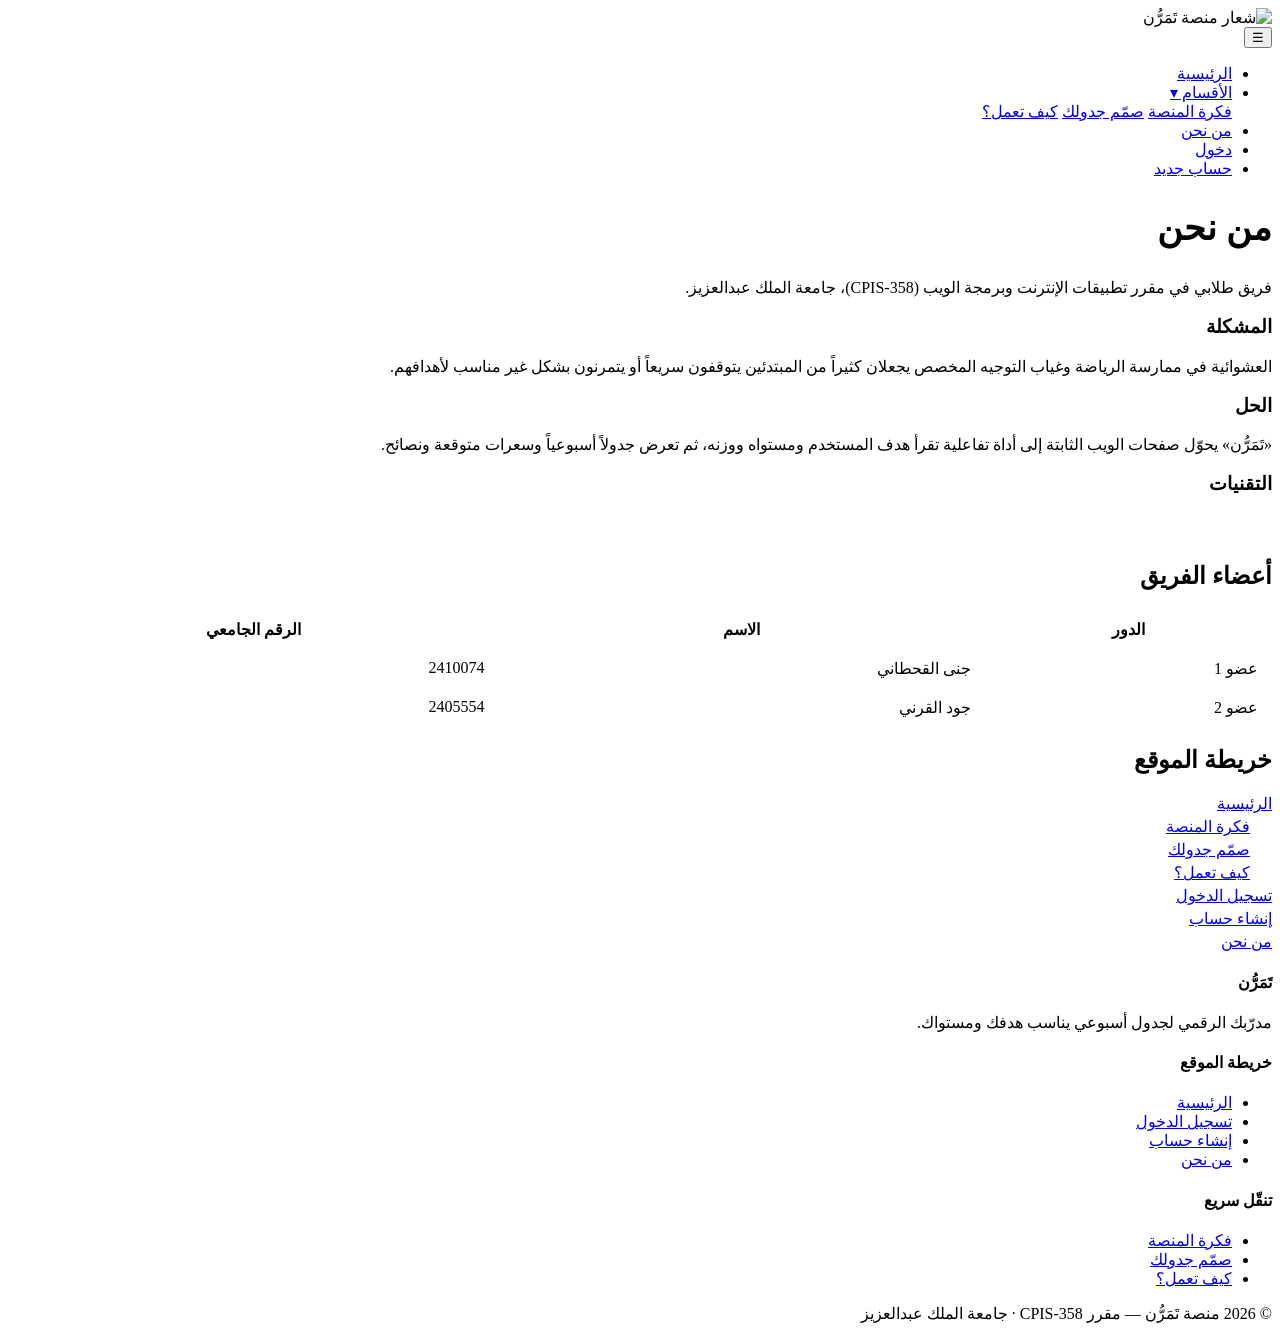
==== about.html @ 463973c1 "Add files via upload" ====
<!DOCTYPE html>
<html lang="ar" dir="rtl">
<head>
  <meta charset="UTF-8">
  <meta name="viewport" content="width=device-width, initial-scale=1">
  <meta name="description" content="تَمَرُّن: منصة ويب لتتبع اللياقة البدنية وتوليد جدول تمارين أسبوعي مخصص.">
  <title>تَمَرُّن | من نحن</title>
  <link rel="preconnect" href="https://fonts.googleapis.com">
  <link href="https://fonts.googleapis.com/css2?family=Tajawal:wght@400;500;700;800&display=swap" rel="stylesheet">
  <!-- External CSS -->
  <link rel="stylesheet" href="css/style.css">
  <!-- Internal CSS -->
  <style>
    .team-table th { background: var(--orange); }
    .team-table td, .team-table th { border: 2px solid var(--teal); padding: 10px 14px; }
    .team-table { border-collapse: collapse; width: 100%; background: #fff; box-shadow: var(--shadow); }
    .sitemap ul { list-style: none; padding-inline-start: 22px; border-inline-start: 3px solid var(--orange); }
    .sitemap > ul { border: 0; padding: 0; }
    .sitemap li { margin: 4px 0; }
    .tech-badge { display: inline-block; background: var(--teal); color: #fff; padding: 2px 14px; border-radius: 999px; margin: 3px; font-weight: 700; }
  </style>
</head>
<body data-page="about">
<header class="site-header">
  <div class="container header-inner">
    <!-- Image + Image Map: النقر على الشعار ينقل إلى صفحة من نحن -->
    <div class="logo-map">
      <img src="images/logo.svg" width="160" height="80" alt="شعار منصة تَمَرُّن" usemap="#logoMap">
      <map name="logoMap">
        <area shape="rect" coords="0,0,80,80" href="about.html" alt="الدمبل — من نحن" title="تعرّف علينا">
        <area shape="rect" coords="80,0,160,80" href="about.html" alt="اسم المنصة — من نحن" title="تعرّف علينا">
      </map>
    </div>
    <button class="menu-toggle" id="menuToggle" aria-label="القائمة" aria-expanded="false">☰</button>
    <nav class="main-nav" id="mainNav" aria-label="القائمة الرئيسية">
      <ul>
        <li><a href="index.html" data-nav="home">الرئيسية</a></li>
        <li class="has-sub">
          <a href="index.html#idea" aria-haspopup="true">الأقسام ▾</a>
          <div class="submenu">
            <a href="index.html#idea">فكرة المنصة</a>
            <a href="index.html#customize">صمّم جدولك</a>
            <a href="index.html#how">كيف تعمل؟</a>
          </div>
        </li>
        <li><a href="about.html" data-nav="about">من نحن</a></li>
        <li><a href="login.html" data-nav="login" id="authLink">دخول</a></li>
        <li><a class="btn-nav" href="signup.html" data-nav="signup">حساب جديد</a></li>
      </ul>
    </nav>
  </div>
</header>

<main>
  <section class="block">
    <div class="container">
      <h1 class="section-title" style="font-size:2.2rem">من نحن</h1>
      <p class="section-sub">فريق طلابي في مقرر تطبيقات الإنترنت وبرمجة الويب (CPIS-358)، جامعة الملك عبدالعزيز.</p>
      <div class="cards">
        <article class="card">
          <h3>المشكلة</h3>
          <p>العشوائية في ممارسة الرياضة وغياب التوجيه المخصص يجعلان كثيراً من المبتدئين يتوقفون سريعاً أو يتمرنون بشكل غير مناسب لأهدافهم.</p>
        </article>
        <article class="card">
          <h3>الحل</h3>
          <p>«تَمَرُّن» يحوّل صفحات الويب الثابتة إلى أداة تفاعلية تقرأ هدف المستخدم ومستواه ووزنه، ثم تعرض جدولاً أسبوعياً وسعرات متوقعة ونصائح.</p>
        </article>
        <article class="card">
          <h3>التقنيات</h3>
          <p><span class="tech-badge">HTML5</span><span class="tech-badge">CSS3</span><span class="tech-badge">JavaScript</span><span class="tech-badge">GitHub Pages</span></p>
        </article>
      </div>
    </div>
  </section>

  <section class="block" style="padding-top:0">
    <div class="container">
      <h2>أعضاء الفريق</h2>
      <div class="table-wrap">
        <table class="team-table">
          <thead><tr><th scope="col">الدور</th><th scope="col">الاسم</th><th scope="col">الرقم الجامعي</th></tr></thead>
          <tbody>
            <tr><td>عضو 1</td><td>جنى القحطاني</td><td>2410074</td></tr>
            <tr><td>عضو 2</td><td>جود القرني</td><td>2405554</td></tr>
          </tbody>
        </table>
      </div>
    </div>
  </section>

  <section class="block" style="padding-top:0">
    <div class="container sitemap">
      <h2>خريطة الموقع</h2>
      <ul>
        <li><a href="index.html">الرئيسية</a>
          <ul>
            <li><a href="index.html#idea">فكرة المنصة</a></li>
            <li><a href="index.html#customize">صمّم جدولك</a></li>
            <li><a href="index.html#how">كيف تعمل؟</a></li>
          </ul>
        </li>
        <li><a href="login.html">تسجيل الدخول</a></li>
        <li><a href="signup.html">إنشاء حساب</a></li>
        <li><a href="about.html">من نحن</a></li>
      </ul>
    </div>
  </section>
</main>

<footer class="site-footer">
  <div class="container">
    <div class="footer-grid">
      <div><h4>تَمَرُّن</h4><p>مدرّبك الرقمي لجدول أسبوعي يناسب هدفك ومستواك.</p></div>
      <div><h4>خريطة الموقع</h4>
        <ul>
          <li><a href="index.html">الرئيسية</a></li>
          <li><a href="login.html">تسجيل الدخول</a></li>
          <li><a href="signup.html">إنشاء حساب</a></li>
          <li><a href="about.html">من نحن</a></li>
        </ul>
      </div>
      <div><h4>تنقّل سريع</h4>
        <ul>
          <li><a href="index.html#idea">فكرة المنصة</a></li>
          <li><a href="index.html#customize">صمّم جدولك</a></li>
          <li><a href="index.html#how">كيف تعمل؟</a></li>
        </ul>
      </div>
    </div>
    <p class="copy">© <span id="year">2026</span> منصة تَمَرُّن — مقرر CPIS-358 · جامعة الملك عبدالعزيز</p>
  </div>
</footer>
<!-- Embedded script: تفعيل رابط الصفحة الحالية وتحديث السنة -->
<script>
  (function () {
    var page = document.body.getAttribute("data-page");
    var links = document.querySelectorAll("[data-nav]");
    for (var i = 0; i < links.length; i++) {
      if (links[i].getAttribute("data-nav") === page) links[i].setAttribute("aria-current", "page");
    }
    document.getElementById("year").textContent = new Date().getFullYear();
  })();
</script>
<!-- External script -->
<script src="js/app.js"></script>
</body>
</html>
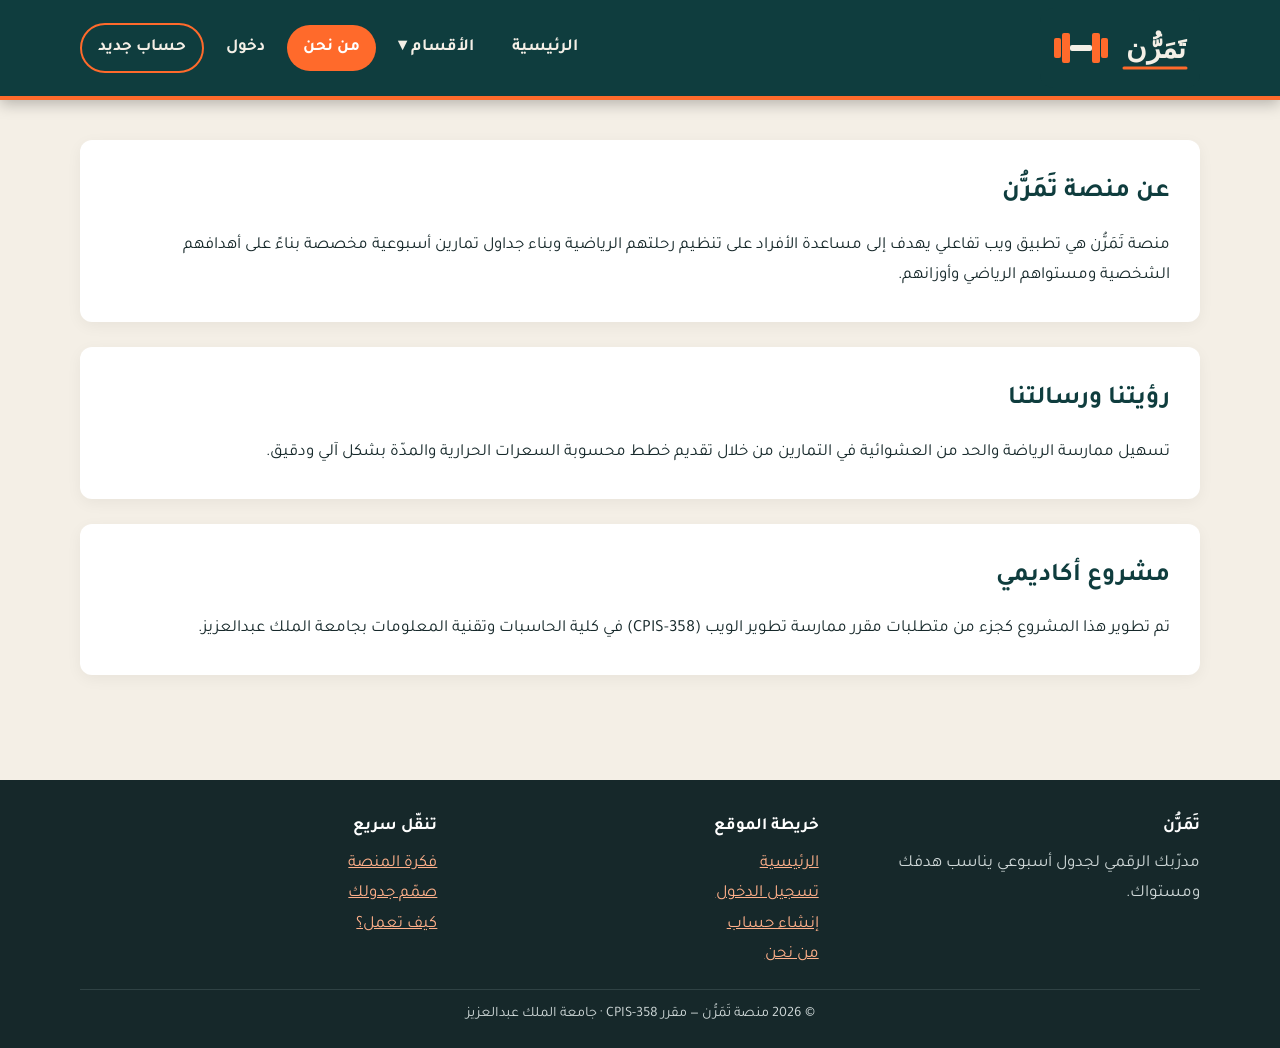
==== commit acaffda2: "Add files via upload" ====
--- a/about.html
+++ b/about.html
@@ -1,147 +1,123 @@
-<!DOCTYPE html>
-<html lang="ar" dir="rtl">
-<head>
-  <meta charset="UTF-8">
-  <meta name="viewport" content="width=device-width, initial-scale=1">
-  <meta name="description" content="تَمَرُّن: منصة ويب لتتبع اللياقة البدنية وتوليد جدول تمارين أسبوعي مخصص.">
-  <title>تَمَرُّن | من نحن</title>
-  <link rel="preconnect" href="https://fonts.googleapis.com">
-  <link href="https://fonts.googleapis.com/css2?family=Tajawal:wght@400;500;700;800&display=swap" rel="stylesheet">
-  <!-- External CSS -->
-  <link rel="stylesheet" href="css/style.css">
-  <!-- Internal CSS -->
-  <style>
-    .team-table th { background: var(--orange); }
-    .team-table td, .team-table th { border: 2px solid var(--teal); padding: 10px 14px; }
-    .team-table { border-collapse: collapse; width: 100%; background: #fff; box-shadow: var(--shadow); }
-    .sitemap ul { list-style: none; padding-inline-start: 22px; border-inline-start: 3px solid var(--orange); }
-    .sitemap > ul { border: 0; padding: 0; }
-    .sitemap li { margin: 4px 0; }
-    .tech-badge { display: inline-block; background: var(--teal); color: #fff; padding: 2px 14px; border-radius: 999px; margin: 3px; font-weight: 700; }
-  </style>
-</head>
-<body data-page="about">
-<header class="site-header">
-  <div class="container header-inner">
-    <!-- Image + Image Map: النقر على الشعار ينقل إلى صفحة من نحن -->
-    <div class="logo-map">
-      <img src="images/logo.svg" width="160" height="80" alt="شعار منصة تَمَرُّن" usemap="#logoMap">
-      <map name="logoMap">
-        <area shape="rect" coords="0,0,80,80" href="about.html" alt="الدمبل — من نحن" title="تعرّف علينا">
-        <area shape="rect" coords="80,0,160,80" href="about.html" alt="اسم المنصة — من نحن" title="تعرّف علينا">
-      </map>
-    </div>
-    <button class="menu-toggle" id="menuToggle" aria-label="القائمة" aria-expanded="false">☰</button>
-    <nav class="main-nav" id="mainNav" aria-label="القائمة الرئيسية">
-      <ul>
-        <li><a href="index.html" data-nav="home">الرئيسية</a></li>
-        <li class="has-sub">
-          <a href="index.html#idea" aria-haspopup="true">الأقسام ▾</a>
-          <div class="submenu">
-            <a href="index.html#idea">فكرة المنصة</a>
-            <a href="index.html#customize">صمّم جدولك</a>
-            <a href="index.html#how">كيف تعمل؟</a>
-          </div>
-        </li>
-        <li><a href="about.html" data-nav="about">من نحن</a></li>
-        <li><a href="login.html" data-nav="login" id="authLink">دخول</a></li>
-        <li><a class="btn-nav" href="signup.html" data-nav="signup">حساب جديد</a></li>
-      </ul>
-    </nav>
-  </div>
-</header>
-
-<main>
-  <section class="block">
-    <div class="container">
-      <h1 class="section-title" style="font-size:2.2rem">من نحن</h1>
-      <p class="section-sub">فريق طلابي في مقرر تطبيقات الإنترنت وبرمجة الويب (CPIS-358)، جامعة الملك عبدالعزيز.</p>
-      <div class="cards">
-        <article class="card">
-          <h3>المشكلة</h3>
-          <p>العشوائية في ممارسة الرياضة وغياب التوجيه المخصص يجعلان كثيراً من المبتدئين يتوقفون سريعاً أو يتمرنون بشكل غير مناسب لأهدافهم.</p>
-        </article>
-        <article class="card">
-          <h3>الحل</h3>
-          <p>«تَمَرُّن» يحوّل صفحات الويب الثابتة إلى أداة تفاعلية تقرأ هدف المستخدم ومستواه ووزنه، ثم تعرض جدولاً أسبوعياً وسعرات متوقعة ونصائح.</p>
-        </article>
-        <article class="card">
-          <h3>التقنيات</h3>
-          <p><span class="tech-badge">HTML5</span><span class="tech-badge">CSS3</span><span class="tech-badge">JavaScript</span><span class="tech-badge">GitHub Pages</span></p>
-        </article>
-      </div>
-    </div>
-  </section>
-
-  <section class="block" style="padding-top:0">
-    <div class="container">
-      <h2>أعضاء الفريق</h2>
-      <div class="table-wrap">
-        <table class="team-table">
-          <thead><tr><th scope="col">الدور</th><th scope="col">الاسم</th><th scope="col">الرقم الجامعي</th></tr></thead>
-          <tbody>
-            <tr><td>عضو 1</td><td>جنى القحطاني</td><td>2410074</td></tr>
-            <tr><td>عضو 2</td><td>جود القرني</td><td>2405554</td></tr>
-          </tbody>
-        </table>
-      </div>
-    </div>
-  </section>
-
-  <section class="block" style="padding-top:0">
-    <div class="container sitemap">
-      <h2>خريطة الموقع</h2>
-      <ul>
-        <li><a href="index.html">الرئيسية</a>
-          <ul>
-            <li><a href="index.html#idea">فكرة المنصة</a></li>
-            <li><a href="index.html#customize">صمّم جدولك</a></li>
-            <li><a href="index.html#how">كيف تعمل؟</a></li>
-          </ul>
-        </li>
-        <li><a href="login.html">تسجيل الدخول</a></li>
-        <li><a href="signup.html">إنشاء حساب</a></li>
-        <li><a href="about.html">من نحن</a></li>
-      </ul>
-    </div>
-  </section>
-</main>
-
-<footer class="site-footer">
-  <div class="container">
-    <div class="footer-grid">
-      <div><h4>تَمَرُّن</h4><p>مدرّبك الرقمي لجدول أسبوعي يناسب هدفك ومستواك.</p></div>
-      <div><h4>خريطة الموقع</h4>
-        <ul>
-          <li><a href="index.html">الرئيسية</a></li>
-          <li><a href="login.html">تسجيل الدخول</a></li>
-          <li><a href="signup.html">إنشاء حساب</a></li>
-          <li><a href="about.html">من نحن</a></li>
-        </ul>
-      </div>
-      <div><h4>تنقّل سريع</h4>
-        <ul>
-          <li><a href="index.html#idea">فكرة المنصة</a></li>
-          <li><a href="index.html#customize">صمّم جدولك</a></li>
-          <li><a href="index.html#how">كيف تعمل؟</a></li>
-        </ul>
-      </div>
-    </div>
-    <p class="copy">© <span id="year">2026</span> منصة تَمَرُّن — مقرر CPIS-358 · جامعة الملك عبدالعزيز</p>
-  </div>
-</footer>
-<!-- Embedded script: تفعيل رابط الصفحة الحالية وتحديث السنة -->
-<script>
-  (function () {
-    var page = document.body.getAttribute("data-page");
-    var links = document.querySelectorAll("[data-nav]");
-    for (var i = 0; i < links.length; i++) {
-      if (links[i].getAttribute("data-nav") === page) links[i].setAttribute("aria-current", "page");
-    }
-    document.getElementById("year").textContent = new Date().getFullYear();
-  })();
-</script>
-<!-- External script -->
-<script src="js/app.js"></script>
-</body>
-</html>
+
+<!DOCTYPE html>
+<html lang="ar" dir="rtl">
+<head>
+    <meta charset="UTF-8">
+    <meta name="viewport" content="width=device-width, initial-scale=1">
+    <meta name="description" content="من نحن - منصة تَمَرُّن">
+    <title>تَمَرُّن | من نحن</title>
+    <link rel="preconnect" href="https://fonts.googleapis.com">
+    <link href="https://fonts.googleapis.com/css2?family=Tajawal:wght@400;500;700;800&display=swap" rel="stylesheet">
+    <!-- External CSS -->
+    <link rel="stylesheet" href="style.css">
+    <style>
+        /* Internal CSS */
+        .about-section {
+            padding: 40px 0;
+        }
+
+        .about-card {
+            background: #fff;
+            padding: 30px;
+            border-radius: 12px;
+            margin-bottom: 25px;
+            box-shadow: 0 4px 15px rgba(0,0,0,0.05);
+        }
+
+            .about-card h2 {
+                color: var(--teal, #008080);
+                margin-bottom: 15px;
+            }
+    </style>
+</head>
+<body data-page="about">
+    <header class="site-header">
+        <div class="container header-inner">
+            <div class="logo-map">
+                <img src="logo.svg" width="160" height="80" alt="شعار منصة تَمَرُّن" usemap="#logoMap">
+                <map name="logoMap">
+                    <area shape="rect" coords="0,0,80,80" href="about.html" alt="الدمبل — من نحن" title="تعرّف علينا">
+                    <area shape="rect" coords="80,0,160,80" href="about.html" alt="اسم المنصة — من نحن" title="تعرّف علينا">
+                </map>
+            </div>
+            <button class="menu-toggle" id="menuToggle" aria-label="القائمة" aria-expanded="false">☰</button>
+            <nav class="main-nav" id="mainNav" aria-label="القائمة الرئيسية">
+                <ul>
+                    <li><a href="index.html" data-nav="home">الرئيسية</a></li>
+                    <li class="has-sub">
+                        <a href="index.html#idea" aria-haspopup="true">الأقسام ▾</a>
+                        <div class="submenu">
+                            <a href="index.html#idea">فكرة المنصة</a>
+                            <a href="index.html#customize">صمّم جدولك</a>
+                            <a href="index.html#how">كيف تعمل؟</a>
+                        </div>
+                    </li>
+                    <li><a href="about.html" data-nav="about">من نحن</a></li>
+                    <li><a href="login.html" data-nav="login" id="authLink">دخول</a></li>
+                    <li><a class="btn-nav" href="signup.html" data-nav="signup">حساب جديد</a></li>
+                </ul>
+            </nav>
+        </div>
+    </header>
+
+    <main class="about-section">
+        <div class="container">
+            <article class="about-card">
+                <h2>عن منصة تَمَرُّن</h2>
+                <p>منصة تَمَرُّن هي تطبيق ويب تفاعلي يهدف إلى مساعدة الأفراد على تنظيم رحلتهم الرياضية وبناء جداول تمارين أسبوعية مخصصة بناءً على أهدافهم الشخصية ومستواهم الرياضي وأوزانهم.</p>
+            </article>
+
+            <article class="about-card">
+                <h2>رؤيتنا ورسالتنا</h2>
+                <p>تسهيل ممارسة الرياضة والحد من العشوائية في التمارين من خلال تقديم خطط محسوبة السعرات الحرارية والمدّة بشكل آلي ودقيق.</p>
+            </article>
+
+            <article class="about-card">
+                <h2>مشروع أكاديمي</h2>
+                <p>تم تطوير هذا المشروع كجزء من متطلبات مقرر ممارسة تطوير الويب (CPIS-358) في كلية الحاسبات وتقنية المعلومات بجامعة الملك عبدالعزيز.</p>
+            </article>
+        </div>
+    </main>
+
+    <footer class="site-footer">
+        <div class="container">
+            <div class="footer-grid">
+                <div><h4>تَمَرُّن</h4><p>مدرّبك الرقمي لجدول أسبوعي يناسب هدفك ومستواك.</p></div>
+                <div>
+                    <h4>خريطة الموقع</h4>
+                    <ul>
+                        <li><a href="index.html">الرئيسية</a></li>
+                        <li><a href="login.html">تسجيل الدخول</a></li>
+                        <li><a href="signup.html">إنشاء حساب</a></li>
+                        <li><a href="about.html">من نحن</a></li>
+                    </ul>
+                </div>
+                <div>
+                    <h4>تنقّل سريع</h4>
+                    <ul>
+                        <li><a href="index.html#idea">فكرة المنصة</a></li>
+                        <li><a href="index.html#customize">صمّم جدولك</a></li>
+                        <li><a href="index.html#how">كيف تعمل؟</a></li>
+                    </ul>
+                </div>
+            </div>
+            <p class="copy">© <span id="year">2026</span> منصة تَمَرُّن — مقرر CPIS-358 · جامعة الملك عبدالعزيز</p>
+        </div>
+    </footer>
+
+    <!-- Embedded script -->
+    <script>
+          (function () {
+            var page = document.body.getAttribute("data-page");
+            var links = document.querySelectorAll("[data-nav]");
+            for (var i = 0; i < links.length; i++) {
+              if (links[i].getAttribute("data-nav") === page) links[i].setAttribute("aria-current", "page");
+            }
+            var yearElem = document.getElementById("year");
+            if (yearElem) yearElem.textContent = String(new Date().getFullYear());
+          })();
+    </script>
+    <!-- External script -->
+    <script src="script.js"></script>
+</body>
+</html>
--- a/style.css
+++ b/style.css
@@ -0,0 +1,701 @@
+/* ===== تَمَرُّن — External stylesheet (الملف الخارجي) ===== */
+:root {
+	--ink: #16282a;
+	--teal: #0f3d3e;
+	--teal-2: #1c5c5d;
+	--orange: #ff6a2b;
+	--orange-d: #d9501a;
+	--cream: #f4efe6;
+	--card: #ffffff;
+	--muted: #5d6e6f;
+	--line: #d9d2c4;
+	--ok: #1e8a4c;
+	--err: #c0392b;
+	--radius: 16px;
+	--shadow: 0 8px 24px rgba(15, 61, 62, .14);
+}
+
+* {
+	box-sizing: border-box;
+	margin: 0;
+	padding: 0;
+}
+
+html {
+	scroll-behavior: smooth;
+}
+
+body {
+	font-family: "Tajawal", "Segoe UI", Tahoma, sans-serif;
+	background: var(--cream);
+	color: var(--ink);
+	line-height: 1.8;
+	font-size: 17px;
+}
+
+img {
+	max-width: 100%;
+	display: block;
+}
+
+a {
+	color: var(--teal-2);
+}
+
+.container {
+	width: min(1120px, 92%);
+	margin-inline: auto;
+}
+
+/* ===== Master page: header + menu ===== */
+.site-header {
+	position: sticky;
+	top: 0;
+	z-index: 100; /* Layering: الهيدر فوق المحتوى */
+	background: var(--teal);
+	box-shadow: 0 4px 14px rgba(0,0,0,.25);
+	border-bottom: 4px solid var(--orange);
+}
+
+.header-inner {
+	display: flex;
+	align-items: center;
+	justify-content: space-between;
+	gap: 16px;
+	padding: 8px 0;
+}
+
+.logo-link img {
+	border-radius: 14px;
+}
+
+.main-nav ul {
+	list-style: none;
+	display: flex;
+	gap: 6px;
+	align-items: center;
+}
+
+.main-nav a {
+	display: block;
+	padding: 8px 16px;
+	border-radius: 999px;
+	color: var(--cream);
+	text-decoration: none;
+	font-weight: 700;
+	transition: background .2s, color .2s;
+}
+
+	.main-nav a:hover, .main-nav a:focus-visible, .main-nav a[aria-current="page"] {
+		background: var(--orange);
+		color: #fff;
+	}
+
+.main-nav .btn-nav {
+	border: 2px solid var(--orange);
+}
+
+/* dropdown */
+.has-sub {
+	position: relative;
+}
+
+.submenu {
+	display: none;
+	position: absolute;
+	top: 100%;
+	right: 0;
+	min-width: 190px;
+	background: var(--card);
+	border-radius: 12px;
+	box-shadow: var(--shadow);
+	border: 1px solid var(--line);
+	padding: 6px;
+	z-index: 200; /* أعلى من الهيدر */
+	flex-direction: column;
+}
+
+	.submenu a {
+		color: var(--ink);
+		border-radius: 8px;
+	}
+
+.has-sub:hover .submenu, .has-sub:focus-within .submenu {
+	display: flex;
+}
+
+.menu-toggle {
+	display: none;
+	background: var(--orange);
+	color: #fff;
+	border: 0;
+	font-size: 1.4rem;
+	width: 44px;
+	height: 44px;
+	border-radius: 12px;
+	cursor: pointer;
+}
+
+/* ===== Buttons (general classes) ===== */
+.btn {
+	display: inline-block;
+	border: 0;
+	cursor: pointer;
+	background: var(--orange);
+	color: #fff;
+	font: inherit;
+	font-weight: 800;
+	padding: 12px 28px;
+	border-radius: 12px;
+	text-decoration: none;
+	box-shadow: 0 5px 0 var(--orange-d);
+	transition: transform .15s, box-shadow .15s;
+}
+
+	.btn:hover {
+		transform: translateY(2px);
+		box-shadow: 0 3px 0 var(--orange-d);
+	}
+
+.btn-outline {
+	background: transparent;
+	color: var(--teal);
+	border: 2px solid var(--teal);
+	box-shadow: none;
+}
+
+	.btn-outline:hover {
+		background: var(--teal);
+		color: #fff;
+		box-shadow: none;
+	}
+
+/* ===== Hero ===== */
+.hero {
+	padding: 56px 0 40px;
+}
+
+.hero-grid {
+	display: grid;
+	grid-template-columns: 1.1fr .9fr;
+	gap: 40px;
+	align-items: center;
+}
+
+.eyebrow {
+	display: inline-block;
+	background: var(--teal);
+	color: var(--cream);
+	padding: 2px 14px;
+	border-radius: 999px;
+	font-size: .9rem;
+	font-weight: 700;
+}
+
+.hero h1 {
+	font-size: clamp(2rem, 4.5vw, 3.2rem);
+	line-height: 1.3;
+	margin: 12px 0;
+	color: var(--teal);
+}
+
+	.hero h1 span {
+		color: var(--orange);
+	}
+
+.hero p {
+	color: var(--muted);
+	max-width: 52ch;
+	margin-bottom: 22px;
+}
+
+.hero-actions {
+	display: flex;
+	gap: 14px;
+	flex-wrap: wrap;
+}
+
+.hero-visual {
+	position: relative;
+}
+	/* أساس الـ layering */
+	.hero-visual img.hero-img {
+		width: 100%;
+		border-radius: 28px;
+		border: 5px solid var(--teal);
+		box-shadow: 14px 14px 0 var(--orange);
+		position: relative;
+		z-index: 1;
+		transition: opacity .3s;
+	}
+
+.hero-badge {
+	position: absolute;
+	z-index: 3; /* فوق الصورة */
+	bottom: -18px;
+	left: -14px;
+	background: #fff;
+	border: 3px solid var(--teal);
+	border-radius: 14px;
+	padding: 8px 16px;
+	font-weight: 800;
+	box-shadow: var(--shadow);
+}
+
+.hero-glow {
+	position: absolute;
+	z-index: 0; /* خلف الصورة */
+	inset: -22px 22px 22px -22px;
+	border-radius: 34px;
+	background: repeating-linear-gradient(45deg, var(--line) 0 8px, transparent 8px 16px);
+}
+
+/* ===== Sections / cards ===== */
+section.block {
+	padding: 48px 0;
+}
+
+	section.block > .container > h2, .section-title {
+		font-size: 1.9rem;
+		color: var(--teal);
+		margin-bottom: 6px;
+	}
+
+.section-sub {
+	color: var(--muted);
+	margin-bottom: 26px;
+}
+
+.cards {
+	display: grid;
+	grid-template-columns: repeat(auto-fit, minmax(250px, 1fr));
+	gap: 22px;
+}
+
+.card {
+	background: var(--card);
+	border-radius: var(--radius);
+	border: 2px solid var(--line);
+	box-shadow: var(--shadow);
+	padding: 24px;
+}
+
+	.card h3 {
+		color: var(--teal);
+		margin-bottom: 8px;
+	}
+
+	.card .ico {
+		font-size: 2rem;
+		display: block;
+		margin-bottom: 4px;
+	}
+
+	.card ul {
+		padding-inline-start: 22px;
+		color: var(--muted);
+	}
+
+.band {
+	background: var(--teal);
+	color: var(--cream);
+}
+
+	.band h2, .band .section-sub {
+		color: var(--cream) !important;
+	}
+
+	.band .card {
+		color: var(--ink);
+	}
+
+/* ===== Forms ===== */
+.form-card {
+	max-width: 760px;
+	margin-inline: auto;
+}
+
+form .row {
+	display: grid;
+	grid-template-columns: 1fr 1fr;
+	gap: 18px;
+}
+
+.field {
+	margin-bottom: 18px;
+}
+
+	.field label, fieldset legend {
+		display: block;
+		font-weight: 800;
+		margin-bottom: 6px;
+		color: var(--teal);
+	}
+
+fieldset {
+	border: 2px dashed var(--line);
+	border-radius: 12px;
+	padding: 12px 16px;
+	margin-bottom: 18px;
+}
+
+.field input[type="text"], .field input[type="email"], .field input[type="password"],
+.field input[type="number"], .field select {
+	width: 100%;
+	padding: 12px 14px;
+	font: inherit;
+	border: 2px solid var(--line);
+	border-radius: 10px;
+	background: #fff;
+}
+
+	.field input:focus, .field select:focus {
+		outline: 0;
+		border-color: var(--orange);
+		box-shadow: 0 0 0 4px rgba(255,106,43,.2);
+	}
+
+.field.invalid input, .field.invalid select {
+	border-color: var(--err);
+}
+
+.field.valid input, .field.valid select {
+	border-color: var(--ok);
+}
+
+.error-msg {
+	color: var(--err);
+	font-size: .9rem;
+	min-height: 1.4em;
+	font-weight: 700;
+}
+
+.choice-group {
+	display: flex;
+	gap: 12px;
+	flex-wrap: wrap;
+}
+
+	.choice-group label {
+		display: inline-flex;
+		align-items: center;
+		gap: 8px;
+		cursor: pointer;
+		background: var(--cream);
+		border: 2px solid var(--line);
+		border-radius: 999px;
+		padding: 6px 16px;
+		font-weight: 700;
+		color: var(--ink);
+		margin: 0;
+	}
+
+		.choice-group label:has(input:checked) {
+			background: var(--teal);
+			color: #fff;
+			border-color: var(--teal);
+		}
+
+.check {
+	display: flex;
+	gap: 8px;
+	align-items: center;
+	margin-bottom: 14px;
+}
+
+.form-msg {
+	padding: 12px 16px;
+	border-radius: 10px;
+	margin-top: 14px;
+	font-weight: 700;
+	display: none;
+}
+
+	.form-msg.ok {
+		display: block;
+		background: #e2f5ea;
+		color: var(--ok);
+		border: 2px solid var(--ok);
+	}
+
+	.form-msg.err {
+		display: block;
+		background: #fbe6e3;
+		color: var(--err);
+		border: 2px solid var(--err);
+	}
+
+.strength {
+	height: 8px;
+	background: var(--line);
+	border-radius: 99px;
+	overflow: hidden;
+	margin-top: 6px;
+}
+
+	.strength span {
+		display: block;
+		height: 100%;
+		width: 0;
+		transition: width .3s, background .3s;
+	}
+
+.strength-text {
+	font-size: .85rem;
+	color: var(--muted);
+}
+
+/* ===== Result ===== */
+#result {
+	display: none;
+}
+
+	#result .result-card {
+		border: 3px solid var(--orange);
+	}
+
+	#result.theme-fat .result-card {
+		border-color: var(--orange);
+	}
+
+	#result.theme-muscle .result-card {
+		border-color: var(--teal-2);
+	}
+
+	#result.theme-fit .result-card {
+		border-color: #d4a017;
+	}
+
+.stats {
+	display: grid;
+	grid-template-columns: repeat(auto-fit, minmax(160px, 1fr));
+	gap: 14px;
+	margin: 18px 0;
+}
+
+.stat {
+	background: var(--cream);
+	border-radius: 12px;
+	padding: 12px;
+	text-align: center;
+	border: 2px solid var(--line);
+}
+
+	.stat strong {
+		display: block;
+		font-size: 1.8rem;
+		color: var(--orange-d);
+		line-height: 1.2;
+	}
+
+.table-wrap {
+	overflow-x: auto;
+}
+
+table.plan {
+	width: 100%;
+	border-collapse: collapse;
+	background: #fff;
+}
+
+	table.plan caption {
+		text-align: start;
+		font-weight: 800;
+		padding: 8px 0;
+		color: var(--teal);
+	}
+
+	table.plan th {
+		background: var(--teal);
+		color: #fff;
+		padding: 10px;
+	}
+
+	table.plan td {
+		padding: 10px;
+		border-bottom: 1px solid var(--line);
+		text-align: center;
+	}
+
+	table.plan tr:nth-child(even) td {
+		background: #faf7f1;
+	}
+
+	table.plan tr.rest td {
+		color: var(--muted);
+		font-style: italic;
+	}
+
+.bar {
+	height: 10px;
+	background: var(--line);
+	border-radius: 99px;
+	overflow: hidden;
+	min-width: 90px;
+}
+
+	.bar i {
+		display: block;
+		height: 100%;
+		background: var(--orange);
+		border-radius: 99px;
+	}
+
+.tips li {
+	margin-bottom: 6px;
+}
+
+.summary-text {
+	font-weight: 700;
+	margin-top: 8px;
+}
+
+/* ===== Steps ===== */
+ol.steps {
+	counter-reset: s;
+	list-style: none;
+	display: grid;
+	gap: 14px;
+}
+
+	ol.steps li {
+		counter-increment: s;
+		background: var(--card);
+		border-radius: 14px;
+		padding: 14px 70px 14px 16px;
+		position: relative;
+		border: 2px solid var(--line);
+	}
+
+		ol.steps li::before {
+			content: counter(s);
+			position: absolute;
+			right: 14px;
+			top: 50%;
+			transform: translateY(-50%);
+			width: 40px;
+			height: 40px;
+			border-radius: 50%;
+			background: var(--orange);
+			color: #fff;
+			display: grid;
+			place-items: center;
+			font-weight: 800;
+		}
+
+/* quote */
+.quote-box {
+	text-align: center;
+	font-size: 1.3rem;
+	font-weight: 800;
+	padding: 28px;
+	transition: opacity .4s;
+}
+
+/* ===== Auth pages ===== */
+.auth-wrap {
+	padding: 48px 0;
+}
+
+.auth-card {
+	max-width: 480px;
+	margin-inline: auto;
+}
+
+	.auth-card h1 {
+		color: var(--teal);
+		margin-bottom: 4px;
+	}
+
+	.auth-card .alt {
+		text-align: center;
+		margin-top: 16px;
+	}
+
+/* ===== Footer ===== */
+.site-footer {
+	background: var(--ink);
+	color: #cfd8d8;
+	padding: 32px 0 20px;
+	margin-top: 40px;
+}
+
+.footer-grid {
+	display: grid;
+	grid-template-columns: repeat(auto-fit, minmax(200px, 1fr));
+	gap: 24px;
+}
+
+.site-footer h4 {
+	color: #fff;
+	margin-bottom: 6px;
+}
+
+.site-footer ul {
+	list-style: none;
+}
+
+.site-footer a {
+	color: #ffb08a;
+}
+
+.copy {
+	text-align: center;
+	margin-top: 18px;
+	font-size: .9rem;
+	border-top: 1px solid #2f4244;
+	padding-top: 12px;
+}
+
+.to-top {
+	position: fixed;
+	bottom: 18px;
+	left: 18px;
+	z-index: 90;
+}
+
+/* ===== Responsive ===== */
+@media (max-width: 820px) {
+	.hero-grid {
+		grid-template-columns: 1fr;
+	}
+
+	form .row {
+		grid-template-columns: 1fr;
+	}
+
+	.menu-toggle {
+		display: block;
+	}
+
+	.main-nav {
+		display: none;
+		position: absolute;
+		top: 100%;
+		right: 0;
+		left: 0;
+		background: var(--teal);
+		padding: 10px 4%;
+	}
+
+		.main-nav.open {
+			display: block;
+		}
+
+		.main-nav ul {
+			flex-direction: column;
+			align-items: stretch;
+		}
+
+	.submenu {
+		position: static;
+		display: flex;
+		box-shadow: none;
+		background: transparent;
+		border: 0;
+	}
+
+		.submenu a {
+			color: var(--cream);
+		}
+}
